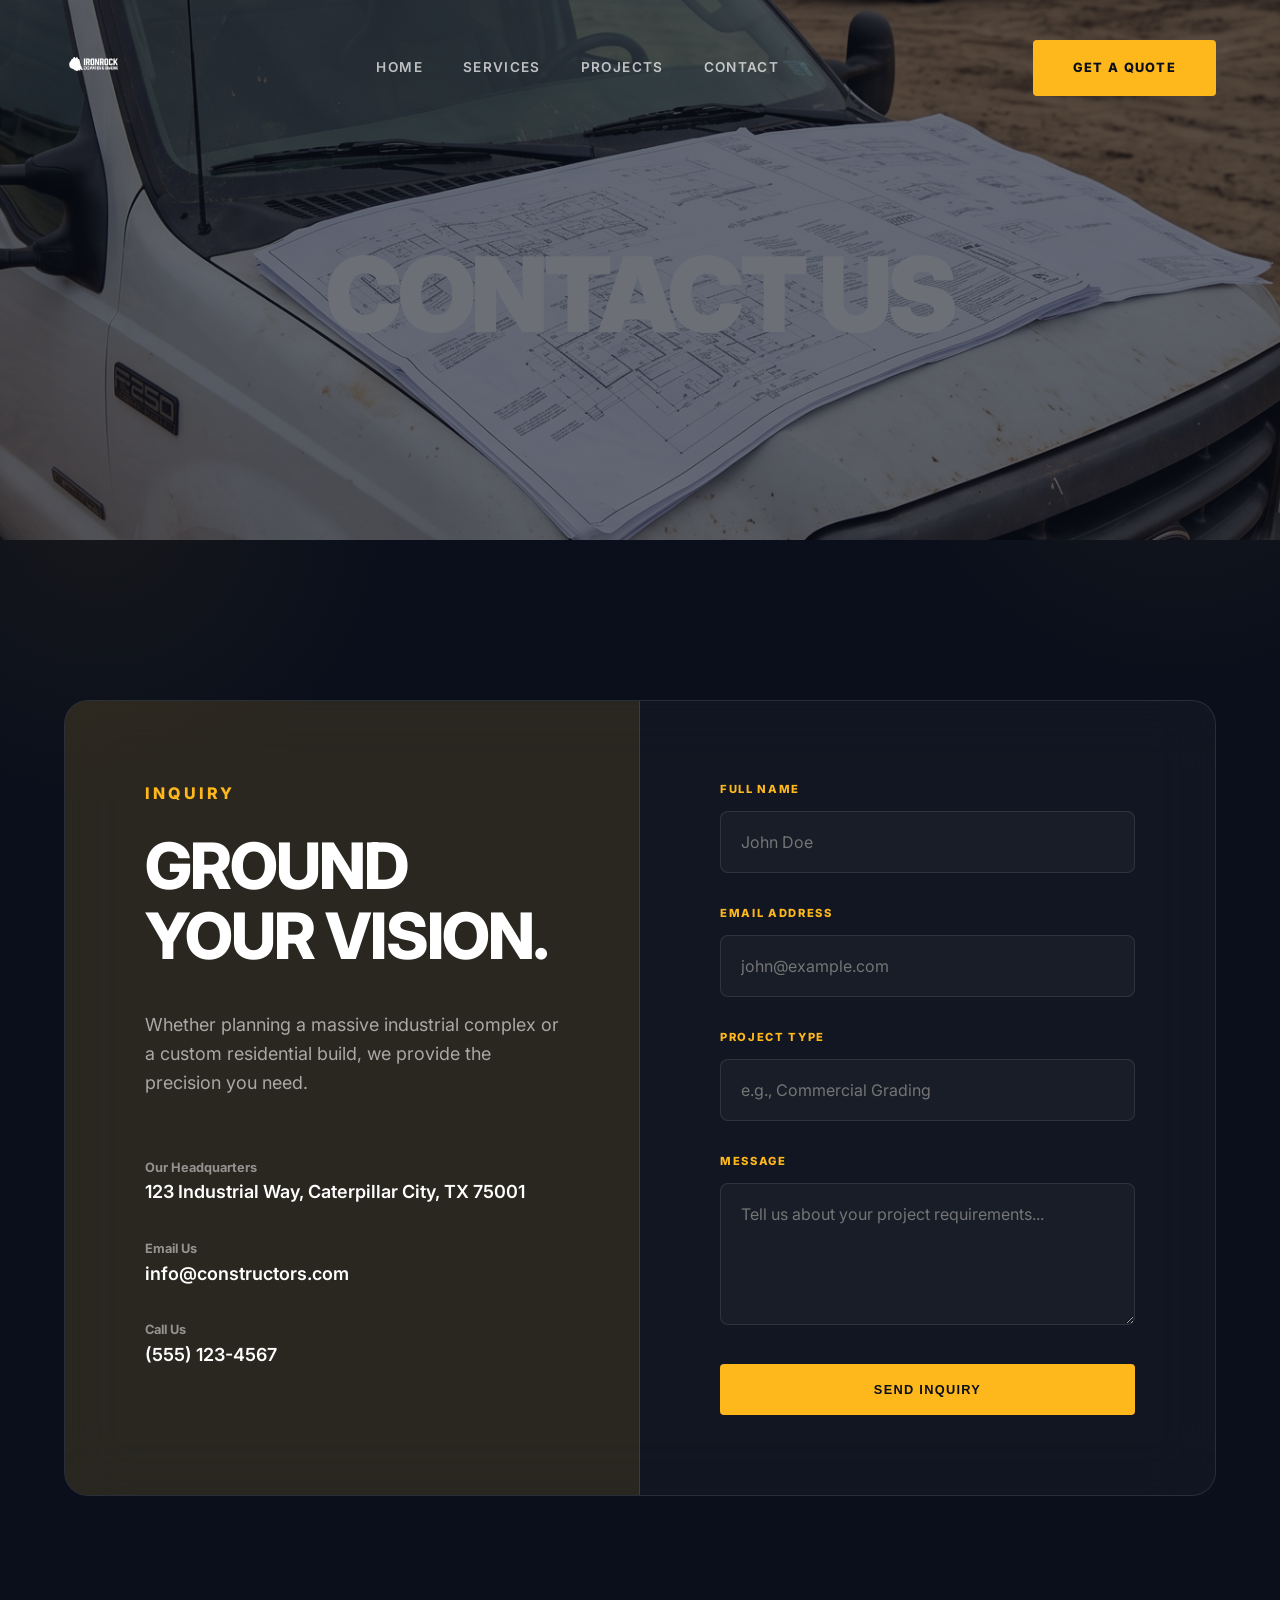
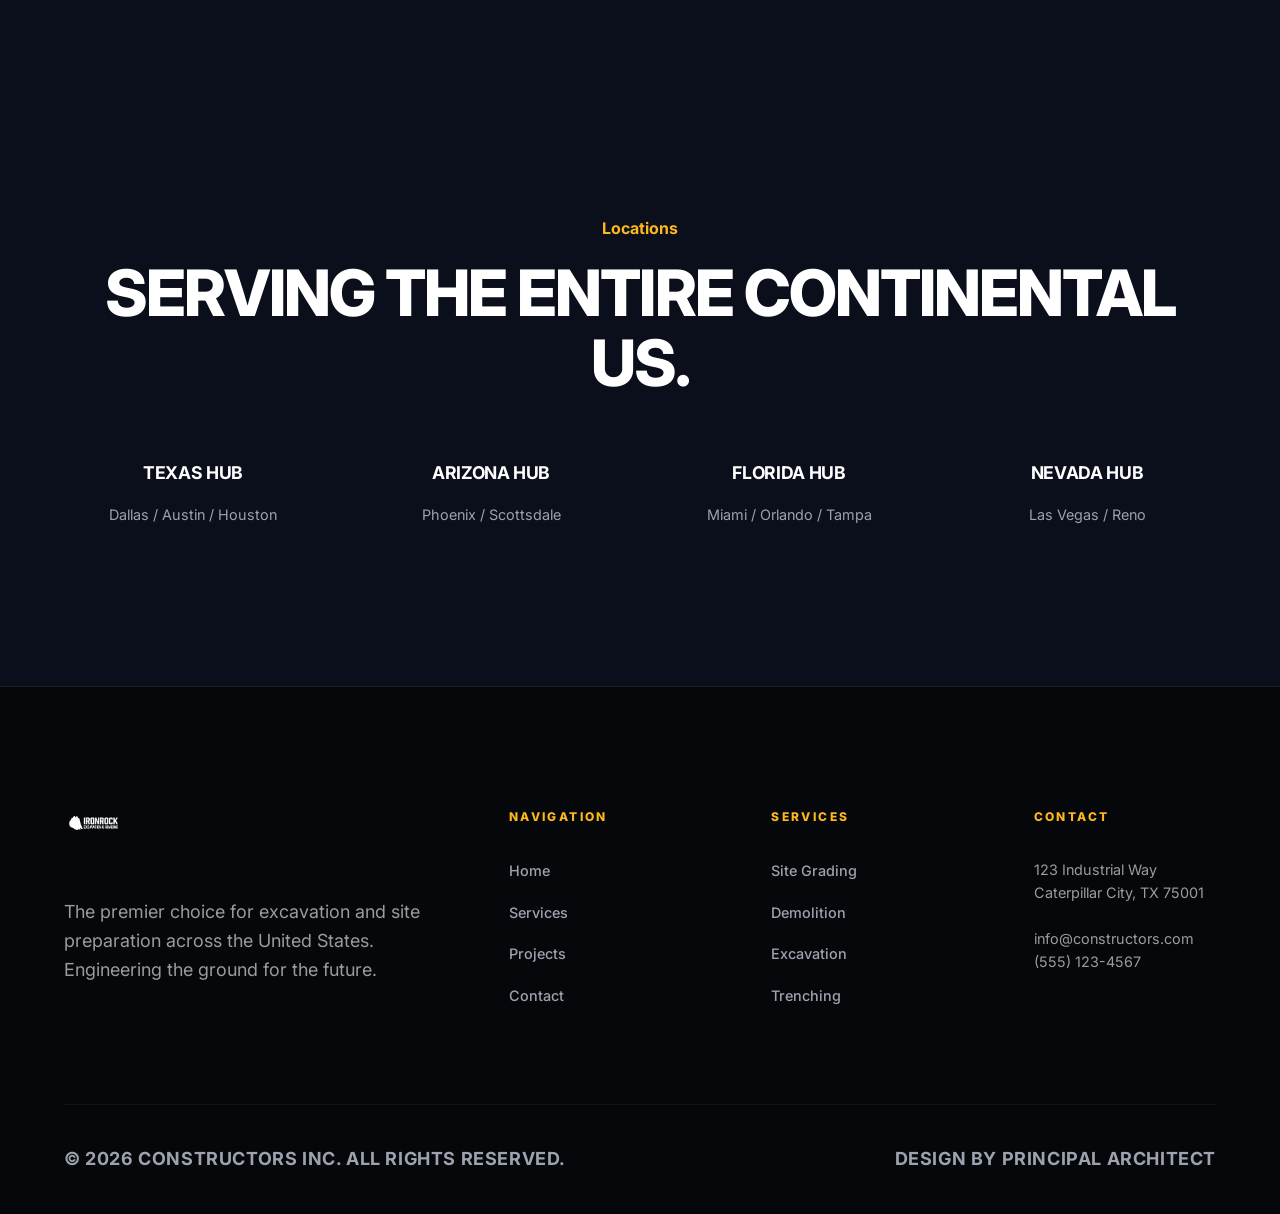
==== contact.html @ b0c23871 "Initial commit: Ultra-premium glassmorphic excavation company website" ====
<!DOCTYPE html>
<html lang="en">
<head>
    <meta charset="UTF-8">
    <meta name="viewport" content="width=device-width, initial-scale=1.0">
    <title>CONTACT | Constructors | Get a Precision Quote</title>
    <link rel="preconnect" href="https://fonts.googleapis.com">
    <link rel="preconnect" href="https://fonts.gstatic.com" crossorigin>
    <link href="https://fonts.googleapis.com/css2?family=Inter:wght@400;600;700;800&display=swap" rel="stylesheet">
    <link rel="stylesheet" href="style.css">
    <script src="main.js" defer></script>
</head>
<body>

    <header>
        <a href="index.html" class="logo">
            <img src="./imgs/logo.png" alt="Constructors Logo">
        </a>
        <nav class="desktop-nav">
            <a href="index.html">Home</a>
            <a href="services.html">Services</a>
            <a href="projects.html">Projects</a>
            <a href="contact.html">Contact</a>
        </nav>
        <div class="header-cta">
            <a href="contact.html" class="btn btn-primary">Get a Quote</a>
        </div>
        <div class="menu-toggle">
            <span></span>
            <span></span>
            <span></span>
        </div>
    </header>

    <nav class="mobile-nav">
        <a href="index.html">Home</a>
        <a href="services.html">Services</a>
        <a href="projects.html">Projects</a>
        <a href="contact.html">Contact</a>
        <a href="contact.html" class="btn btn-primary" style="margin-top: 20px;">Get a Quote</a>
    </nav>

    <main>
        <div class="bg-blur bg-blur-1"></div>
        <div class="bg-blur bg-blur-2"></div>

        <div class="page-hero" style="background-image: url('./imgs/contact-bg.png');">
            <h1>Contact Us</h1>
        </div>

        <section>
            <div class="container">
                <div class="contact-container">
                    <div class="contact-info">
                        <h4 style="color: var(--primary); font-weight: 800; letter-spacing: 0.2em; margin-bottom: 24px; text-transform: uppercase;">Inquiry</h4>
                        <h2>Ground Your Vision.</h2>
                        <p style="color: rgba(255,255,255,0.6); margin-bottom: 60px;">Whether planning a massive industrial complex or a custom residential build, we provide the precision you need.</p>
                        
                        <div style="margin-bottom: 32px;">
                            <h4 style="font-size: 0.8rem; opacity: 0.5;">Our Headquarters</h4>
                            <p style="color: var(--white); font-weight: 600;">123 Industrial Way, Caterpillar City, TX 75001</p>
                        </div>
                        
                        <div style="margin-bottom: 32px;">
                            <h4 style="font-size: 0.8rem; opacity: 0.5;">Email Us</h4>
                            <p style="color: var(--white); font-weight: 600;">info@constructors.com</p>
                        </div>
                        
                        <div>
                            <h4 style="font-size: 0.8rem; opacity: 0.5;">Call Us</h4>
                            <p style="color: var(--white); font-weight: 600;">(555) 123-4567</p>
                        </div>
                    </div>

                    <div class="contact-form">
                        <form action="#">
                            <div class="form-group">
                                <label for="name">Full Name</label>
                                <input type="text" id="name" placeholder="John Doe" required>
                            </div>
                            <div class="form-group">
                                <label for="email">Email Address</label>
                                <input type="email" id="email" placeholder="john@example.com" required>
                            </div>
                            <div class="form-group">
                                <label for="project">Project Type</label>
                                <input type="text" id="project" placeholder="e.g., Commercial Grading" required>
                            </div>
                            <div class="form-group">
                                <label for="message">Message</label>
                                <textarea id="message" rows="5" placeholder="Tell us about your project requirements..." required></textarea>
                            </div>
                            <button type="submit" class="btn btn-primary" style="width: 100%;">Send Inquiry</button>
                        </form>
                    </div>
                </div>
            </div>
        </section>

        <section>
            <div class="container" style="text-align: center;">
                <h4 style="color: var(--primary); margin-bottom: 16px;">Locations</h4>
                <h2>Serving the Entire Continental US.</h2>
                <div style="margin-top: 60px; display: grid; grid-template-columns: repeat(auto-fit, minmax(200px, 1fr)); gap: 40px;">
                    <div>
                        <h3 style="font-size: 1.1rem;">Texas Hub</h3>
                        <p style="font-size: 0.9rem;">Dallas / Austin / Houston</p>
                    </div>
                    <div>
                        <h3 style="font-size: 1.1rem;">Arizona Hub</h3>
                        <p style="font-size: 0.9rem;">Phoenix / Scottsdale</p>
                    </div>
                    <div>
                        <h3 style="font-size: 1.1rem;">Florida Hub</h3>
                        <p style="font-size: 0.9rem;">Miami / Orlando / Tampa</p>
                    </div>
                    <div>
                        <h3 style="font-size: 1.1rem;">Nevada Hub</h3>
                        <p style="font-size: 0.9rem;">Las Vegas / Reno</p>
                    </div>
                </div>
            </div>
        </section>
    </main>

    <footer>
        <div class="container footer-grid">
            <div class="footer-col">
                <a href="index.html" class="footer-logo">
                    <img src="./imgs/logo.png" alt="Constructors Logo">
                </a>
                <p style="color: rgba(255,255,255,0.6); margin-top: 20px;">The premier choice for excavation and site preparation across the United States. Engineering the ground for the future.</p>
            </div>
            <div class="footer-col">
                <h4>Navigation</h4>
                <ul class="footer-links">
                    <li><a href="index.html">Home</a></li>
                    <li><a href="services.html">Services</a></li>
                    <li><a href="projects.html">Projects</a></li>
                    <li><a href="contact.html">Contact</a></li>
                </ul>
            </div>
            <div class="footer-col">
                <h4>Services</h4>
                <ul class="footer-links">
                    <li><a href="services.html">Site Grading</a></li>
                    <li><a href="services.html">Demolition</a></li>
                    <li><a href="services.html">Excavation</a></li>
                    <li><a href="services.html">Trenching</a></li>
                </ul>
            </div>
            <div class="footer-col">
                <h4>Contact</h4>
                <p style="color: rgba(255,255,255,0.6); font-size: 0.9rem;">123 Industrial Way<br>Caterpillar City, TX 75001<br><br>info@constructors.com<br>(555) 123-4567</p>
            </div>
        </div>
        <div class="container footer-bottom">
            <p>&copy; 2026 CONSTRUCTORS INC. ALL RIGHTS RESERVED.</p>
            <p>DESIGN BY PRINCIPAL ARCHITECT</p>
        </div>
    </footer>

</body>
</html>
---- style.css ----
:root {
    --primary: #FFB81C; /* Caterpillar Yellow */
    --dark: #0A0F1B;    /* Deeper Industrial Charcoal */
    --white: #FFFFFF;
    --glass-bg: rgba(255, 255, 255, 0.03);
    --glass-border: rgba(255, 255, 255, 0.1);
    --glass-shadow: 0 25px 50px -12px rgba(0, 0, 0, 0.5);
    --text-muted: #9CA3AF;
    --transition: all 0.4s cubic-bezier(0.16, 1, 0.3, 1);
    --max-width: 1400px;
}

* {
    margin: 0;
    padding: 0;
    box-sizing: border-box;
}

body {
    font-family: 'Inter', sans-serif;
    background-color: var(--dark);
    color: var(--white);
    line-height: 1.6;
    overflow-x: hidden;
}

/* Typography */
h1, h2, h3 {
    text-transform: uppercase;
}

h1 {
    font-size: clamp(3.5rem, 10vw, 6.5rem);
    font-weight: 900;
    letter-spacing: -0.04em;
    line-height: 0.95;
    margin-bottom: 32px;
}

h2 {
    font-size: clamp(2.5rem, 6vw, 4rem);
    font-weight: 800;
    letter-spacing: -0.03em;
    line-height: 1.1;
    margin-bottom: 40px;
}

h3 {
    font-size: 1.75rem;
    font-weight: 700;
    letter-spacing: -0.02em;
    margin-bottom: 16px;
}

p {
    font-size: 1.125rem;
    color: var(--text-muted);
    max-width: 65ch;
}

a {
    text-decoration: none;
    color: inherit;
    transition: var(--transition);
}

/* Glass Utility */
.glass {
    background: var(--glass-bg);
    backdrop-filter: blur(12px);
    -webkit-backdrop-filter: blur(12px);
    border: 1px solid var(--glass-border);
    box-shadow: var(--glass-shadow);
}

/* Layout Primitives */
section {
    padding: 160px 5%;
    display: flex;
    flex-direction: column;
    align-items: center;
    position: relative;
    overflow: hidden;
}

.container {
    width: 100%;
    max-width: var(--max-width);
    z-index: 2;
}

/* Navigation - Ghost to Glass Transition */
header {
    position: fixed;
    top: 0;
    left: 0;
    width: 100%;
    background: transparent;
    backdrop-filter: blur(0px);
    -webkit-backdrop-filter: blur(0px);
    z-index: 1000;
    padding: 40px 5%;
    display: flex;
    justify-content: space-between;
    align-items: center;
    border-bottom: 1px solid transparent;
    transition: var(--transition);
}

header.scrolled {
    padding: 15px 5%;
    background: rgba(10, 15, 27, 0.8);
    backdrop-filter: blur(20px);
    -webkit-backdrop-filter: blur(20px);
    border-bottom: 1px solid var(--glass-border);
    box-shadow: 0 20px 40px rgba(0,0,0,0.3);
}

.logo img {
    height: 32px;
    width: auto;
    filter: brightness(0) invert(1);
}

nav.desktop-nav {
    display: flex;
    gap: 40px;
    align-items: center;
}

nav.desktop-nav a {
    font-weight: 600;
    font-size: 0.85rem;
    text-transform: uppercase;
    letter-spacing: 0.1em;
    color: var(--white);
    opacity: 0.7;
}

nav.desktop-nav a:hover {
    opacity: 1;
    color: var(--primary);
}

/* Buttons */
.btn {
    display: inline-block;
    padding: 18px 40px;
    font-weight: 800;
    text-transform: uppercase;
    letter-spacing: 0.1em;
    font-size: 0.8rem;
    border: none;
    cursor: pointer;
    transition: var(--transition);
    border-radius: 4px;
}

.btn-primary {
    background-color: var(--primary);
    color: var(--dark);
}

.btn-primary:hover {
    background-color: var(--white);
    transform: translateY(-4px);
    box-shadow: 0 15px 30px rgba(255, 184, 28, 0.3);
}

.btn-outline {
    background: transparent;
    border: 1px solid var(--white);
    color: var(--white);
}

.btn-outline:hover {
    background: var(--white);
    color: var(--dark);
}

/* Hero Sections */
.hero {
    min-height: 100vh;
    width: 100%;
    background-size: cover;
    background-position: center;
    display: flex;
    align-items: center; /* Vertically center content */
    justify-content: flex-start;
    padding: 80px 5% 0; /* Add top padding to offset header area */
    position: relative;
}

.hero::after {
    content: '';
    position: absolute;
    bottom: 0;
    left: 0;
    width: 100%;
    height: 30vh;
    background: linear-gradient(to top, var(--dark), transparent);
    z-index: 1;
}

.hero-content {
    position: relative;
    z-index: 2;
    max-width: 900px;
}

.page-hero {
    min-height: 60vh;
    width: 100%;
    background-size: cover;
    background-position: center;
    display: flex;
    align-items: center;
    justify-content: center;
    position: relative;
    text-align: center;
    padding-top: 80px; /* Offset for transparent header */
}

.page-hero::before {
    content: '';
    position: absolute;
    top: 0;
    left: 0;
    width: 100%;
    height: 100%;
    background: rgba(10, 15, 27, 0.6);
    z-index: 1;
}

/* Cards & Grid */
.grid {
    display: grid;
    gap: 30px;
    width: 100%;
}

.grid-3 { grid-template-columns: repeat(auto-fit, minmax(350px, 1fr)); }
.grid-2 { grid-template-columns: repeat(auto-fit, minmax(450px, 1fr)); }

.card {
    background: var(--glass-bg);
    backdrop-filter: blur(12px);
    -webkit-backdrop-filter: blur(12px);
    border: 1px solid var(--glass-border);
    transition: var(--transition);
    border-radius: 12px;
    overflow: hidden;
}

.card:hover {
    transform: translateY(-12px);
    background: rgba(255, 255, 255, 0.06);
    border-color: var(--primary);
}

.card-img {
    width: 100%;
    height: 350px;
    object-fit: cover;
    filter: grayscale(1);
    transition: var(--transition);
}

.card:hover .card-img {
    filter: grayscale(0);
    transform: scale(1.05);
}

.card-body {
    padding: 48px;
}

/* Features/About Section */
.split-section {
    display: grid;
    grid-template-columns: 1fr 1fr;
    gap: 100px;
    align-items: center;
}

.split-image {
    position: relative;
}

.split-image img {
    width: 100%;
    height: auto;
    border-radius: 12px;
    filter: contrast(1.1) brightness(0.9);
}

.split-image::before {
    content: '';
    position: absolute;
    top: -20px;
    left: -20px;
    width: 100px;
    height: 100px;
    border-top: 4px solid var(--primary);
    border-left: 4px solid var(--primary);
}

/* Contact Container Glass Overhaul */
.contact-container {
    display: grid;
    grid-template-columns: 1fr 1fr;
    gap: 0;
    background: var(--glass-bg);
    backdrop-filter: blur(30px);
    -webkit-backdrop-filter: blur(30px);
    border: 1px solid var(--glass-border);
    border-radius: 24px;
    overflow: hidden;
}

.contact-info {
    background: rgba(255, 184, 28, 0.1);
    padding: 80px;
    border-right: 1px solid var(--glass-border);
}

.contact-form {
    padding: 80px;
}

.form-group {
    margin-bottom: 32px;
}

.form-group label {
    display: block;
    font-size: 0.7rem;
    font-weight: 800;
    text-transform: uppercase;
    margin-bottom: 12px;
    letter-spacing: 0.15em;
    color: var(--primary);
}

.form-group input, .form-group textarea {
    width: 100%;
    padding: 20px;
    background: rgba(255, 255, 255, 0.03);
    border: 1px solid var(--glass-border);
    color: var(--white);
    font-family: inherit;
    font-size: 1rem;
    border-radius: 8px;
}

.form-group input:focus, .form-group textarea:focus {
    outline: none;
    border-color: var(--primary);
    background: rgba(255, 255, 255, 0.05);
}

/* Footer */
footer {
    background: #05070A;
    padding: 120px 5% 40px;
    border-top: 1px solid var(--glass-border);
}

.footer-grid {
    display: grid;
    grid-template-columns: 2fr 1fr 1fr 1fr;
    gap: 80px;
    margin-bottom: 80px;
}

.footer-logo img {
    height: 32px;
    margin-bottom: 32px;
    filter: brightness(0) invert(1);
}

.footer-col h4 {
    text-transform: uppercase;
    font-size: 0.75rem;
    font-weight: 800;
    letter-spacing: 0.2em;
    margin-bottom: 32px;
    color: var(--primary);
}

.footer-links {
    list-style: none;
}

.footer-links li {
    margin-bottom: 16px;
}

.footer-links a {
    color: var(--text-muted);
    font-size: 0.9rem;
    font-weight: 500;
}

.footer-links a:hover {
    color: var(--white);
    padding-left: 8px;
}

.footer-bottom {
    border-top: 1px solid rgba(255, 255, 255, 0.05);
    padding-top: 40px;
    display: flex;
    justify-content: space-between;
    align-items: center;
    font-size: 0.75rem;
    color: rgba(255, 255, 255, 0.3);
    letter-spacing: 0.05em;
    text-transform: uppercase;
    font-weight: 700;
}

@media (max-width: 1024px) {
    .footer-grid {
        grid-template-columns: 1fr;
        gap: 60px;
    }
    
    .footer-bottom {
        flex-direction: column;
        gap: 20px;
        text-align: center;
    }
}

/* Decorative Background Elements */
.bg-blur {
    position: absolute;
    width: 600px;
    height: 600px;
    background: radial-gradient(circle, rgba(255, 184, 28, 0.05) 0%, transparent 70%);
    border-radius: 50%;
    z-index: 0;
    pointer-events: none;
}

.bg-blur-1 { top: 10%; right: -200px; }
.bg-blur-2 { bottom: 10%; left: -200px; }

/* Mobile Menu - Glass Style */
.mobile-nav {
    display: none;
    position: fixed;
    top: 0;
    left: 0;
    width: 100%;
    height: 100vh;
    background: rgba(10, 15, 27, 0.95);
    backdrop-filter: blur(30px);
    -webkit-backdrop-filter: blur(30px);
    z-index: 999;
    flex-direction: column;
    justify-content: center;
    align-items: center;
    gap: 32px;
}

.mobile-nav.active {
    display: flex;
}

.mobile-nav a {
    font-size: 2rem;
    font-weight: 900;
    text-transform: uppercase;
    letter-spacing: 0.1em;
}

.menu-toggle {
    display: none;
    flex-direction: column;
    gap: 8px;
    cursor: pointer;
    z-index: 1001;
}

.menu-toggle span {
    width: 30px;
    height: 2px;
    background: var(--white);
    transition: var(--transition);
}

@media (max-width: 1024px) {
    header {
        padding: 15px 25px;
        border-radius: 30px;
    }

    .desktop-nav, .header-cta {
        display: none;
    }

    .menu-toggle {
        display: flex;
    }
}
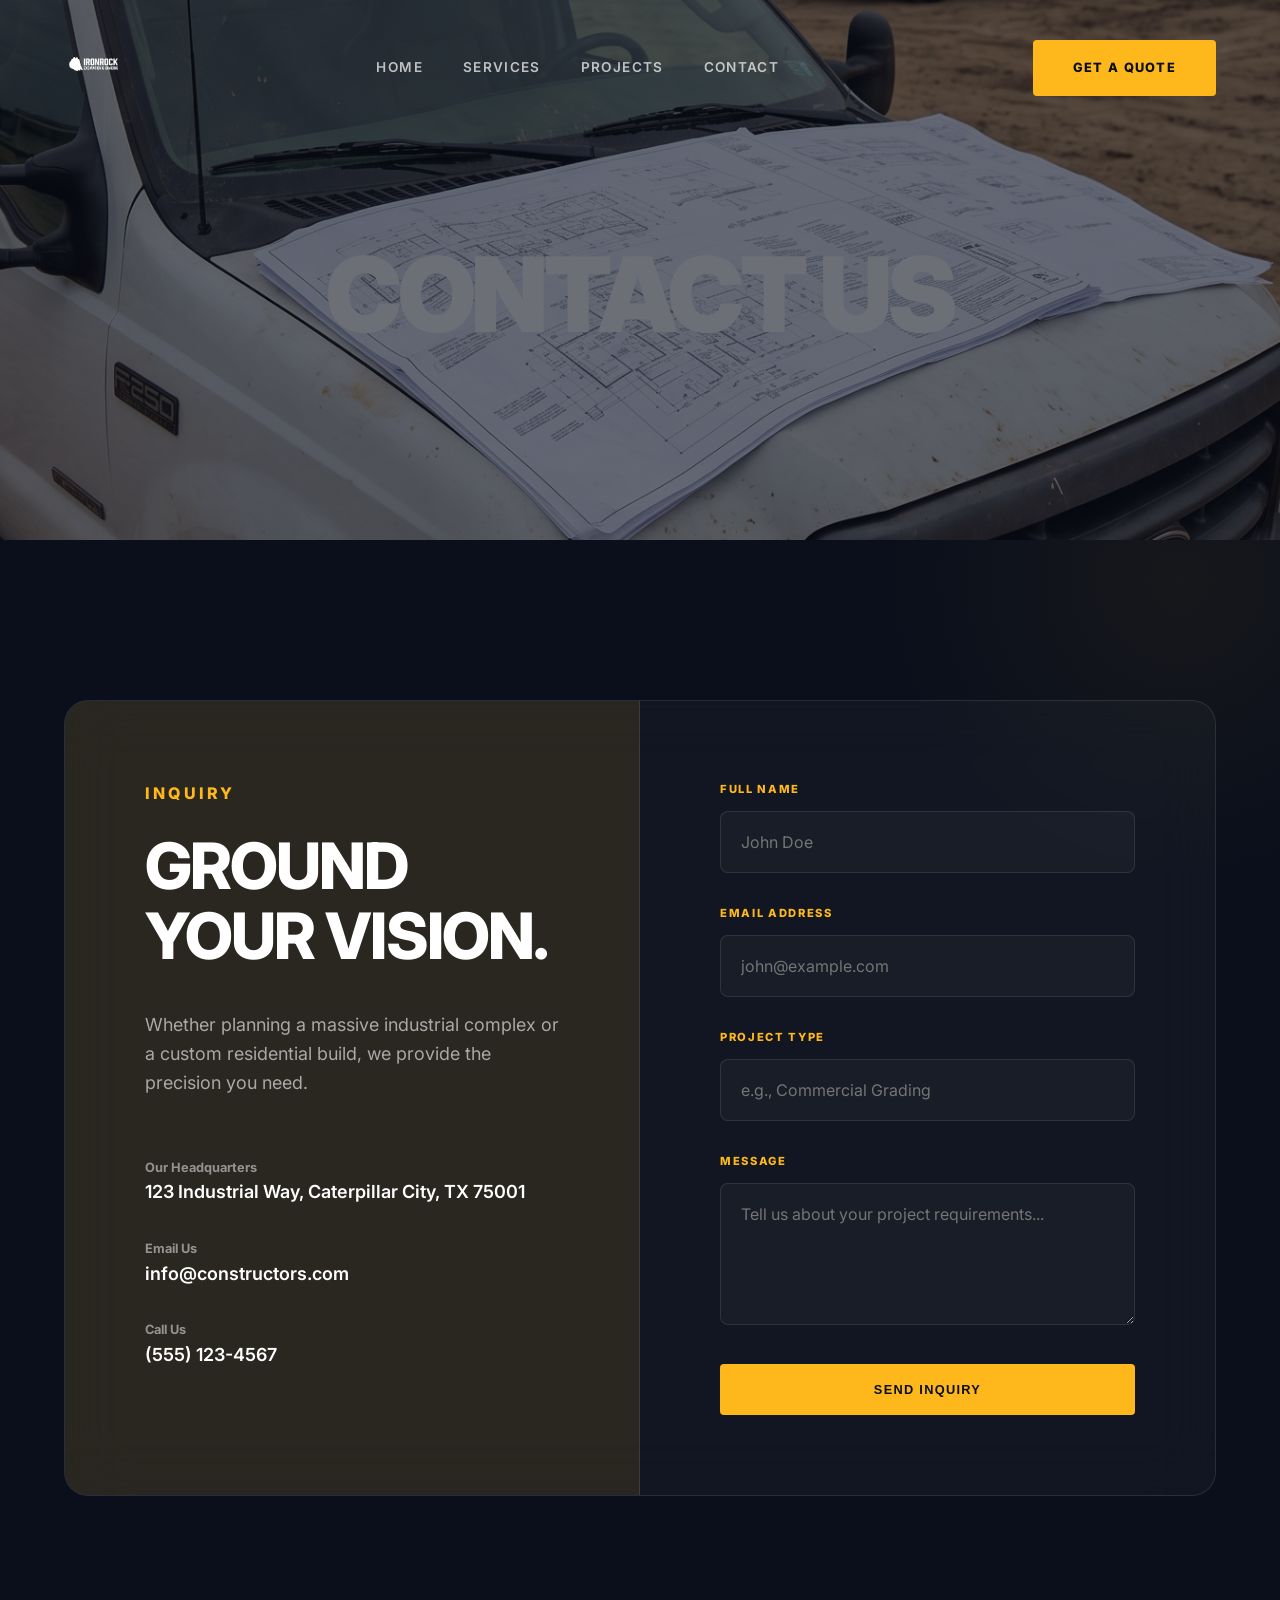
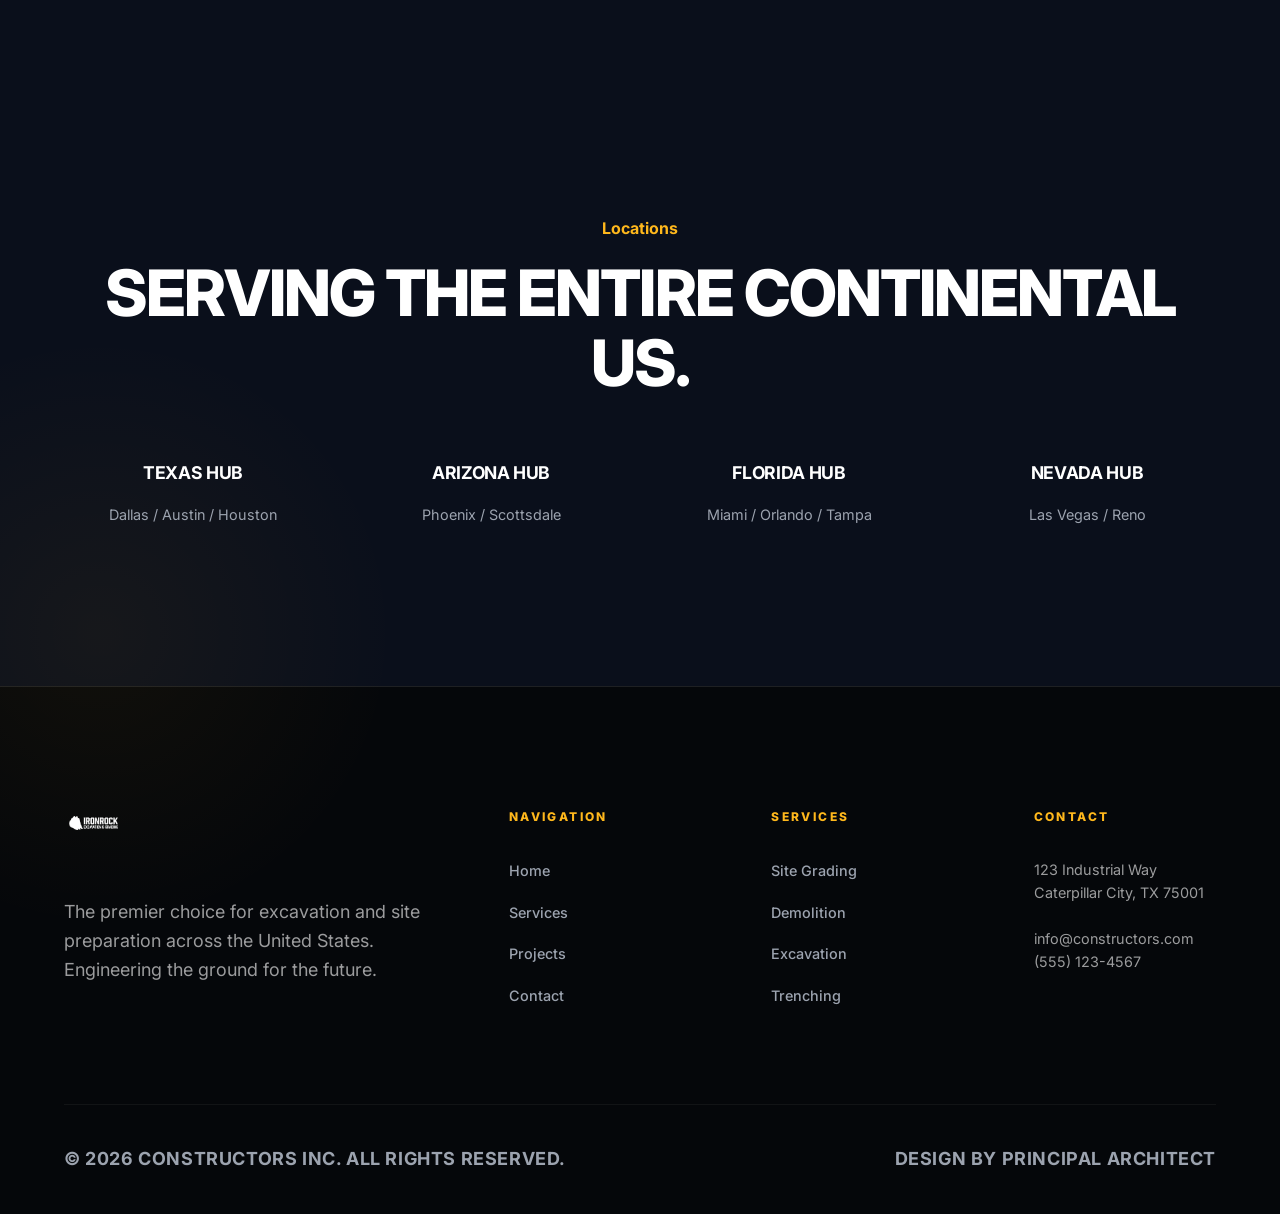
==== commit df9409cc: "Fix: Path normalization and layout stability for GitHub Pages" ====
--- a/contact.html
+++ b/contact.html
@@ -14,7 +14,7 @@
 
     <header>
         <a href="index.html" class="logo">
-            <img src="./imgs/logo.png" alt="Constructors Logo">
+            <img src="imgs/logo.png" alt="Constructors Logo">
         </a>
         <nav class="desktop-nav">
             <a href="index.html">Home</a>
@@ -44,7 +44,7 @@
         <div class="bg-blur bg-blur-1"></div>
         <div class="bg-blur bg-blur-2"></div>
 
-        <div class="page-hero" style="background-image: url('./imgs/contact-bg.png');">
+        <div class="page-hero" style="background-image: url('imgs/contact-bg.png');">
             <h1>Contact Us</h1>
         </div>
 
@@ -127,7 +127,7 @@
         <div class="container footer-grid">
             <div class="footer-col">
                 <a href="index.html" class="footer-logo">
-                    <img src="./imgs/logo.png" alt="Constructors Logo">
+                    <img src="imgs/logo.png" alt="Constructors Logo">
                 </a>
                 <p style="color: rgba(255,255,255,0.6); margin-top: 20px;">The premier choice for excavation and site preparation across the United States. Engineering the ground for the future.</p>
             </div>
--- a/style.css
+++ b/style.css
@@ -1,3 +1,5 @@
+@import url('https://fonts.googleapis.com/css2?family=Inter:wght@400;500;600;700;800;900&display=swap');
+
 :root {
     --primary: #FFB81C; /* Caterpillar Yellow */
     --dark: #0A0F1B;    /* Deeper Industrial Charcoal */
@@ -22,6 +24,7 @@
     color: var(--white);
     line-height: 1.6;
     overflow-x: hidden;
+    position: relative; /* Anchor for blurs */
 }
 
 /* Typography */
